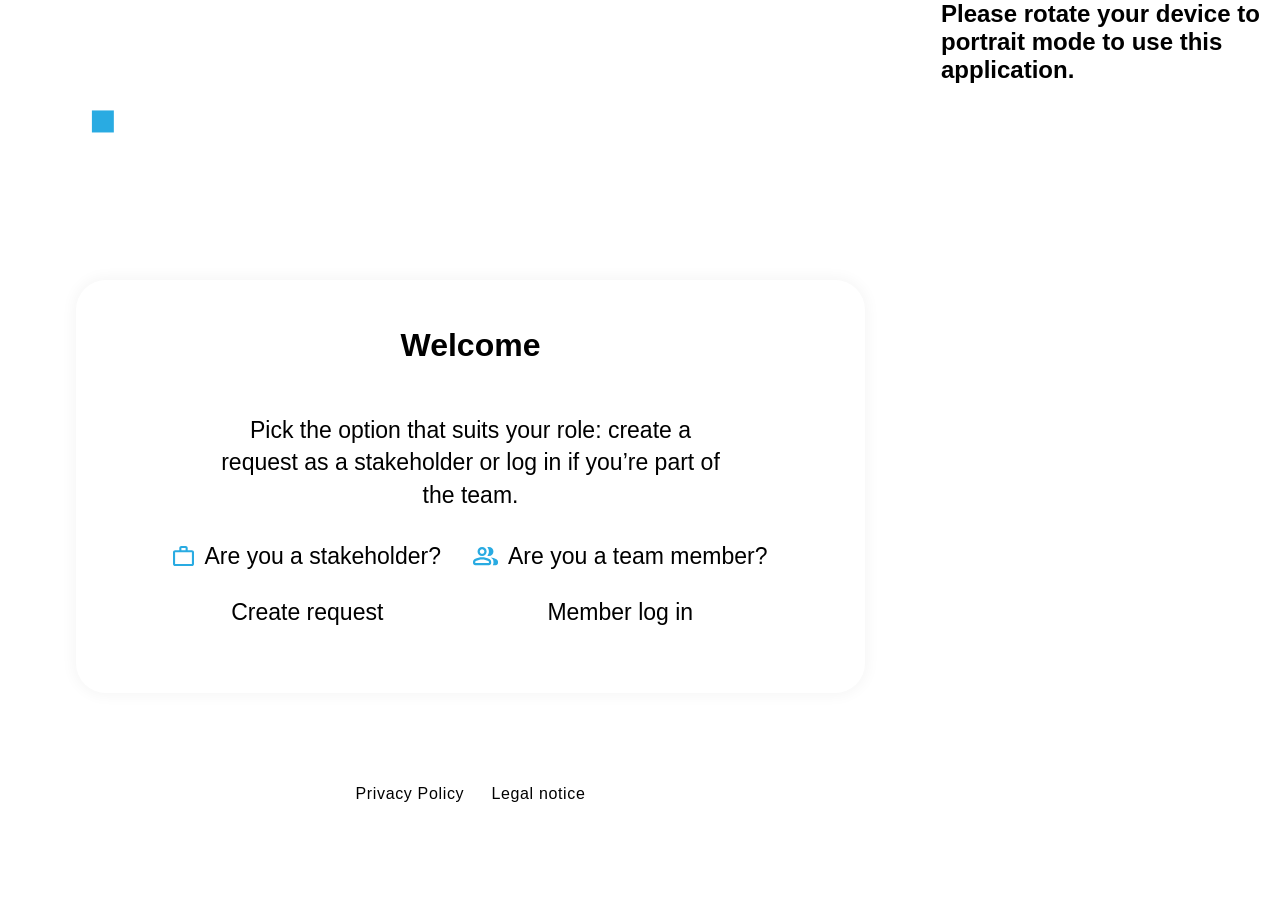
==== index.html @ 46557b75 "Update landing flow with responsive welcome and stakeholder request pages" ====
<!DOCTYPE html>
<html lang="en">

<head>
  <meta charset="UTF-8" />
  <meta name="viewport" content="width=device-width, initial-scale=1.0" />
  <meta name="description"
    content="Coordinate your team's work with our Kanban app “join-474” and keep track of your project at all times." />
  <title>Login</title>

  <link id="favicon" rel="icon" href="./assets/icons/logo/joinLogo.svg" />
  <link rel="stylesheet" href="./style.css" />
  <link rel="stylesheet" href="./styles/colors.css" />
  <link rel="stylesheet" href="./styles/index.css" />
  <link rel="stylesheet" href="./styles/index-mobile.css" />
  <link rel="stylesheet" href="./styles/welcome.css" />
  <link rel="stylesheet" href="./styles/welcome-mobile.css" />

  <script src="./js/data/database-traffic.js"></script>
  <script src="./js/pages/index.js"></script>
  <script src="./js/pages/commons-index-signup.js"></script>
  <script src="./js/events/login-signup-demo.js"></script>
  <script src="./js/pages/stakeholder-entry.js" defer></script>
  <script src="./js/events/landscape-blocker.js" defer></script>
</head>

<body onload="removeOverlay()">
  <a href="#main-content" class="visually-hidden-focusable">Skip to main content</a>

  <div class="frame-max-width scrollable">
    <div id="index-overlay" class="idx-overlay" aria-hidden="true"></div>

    <div class="content-wrapper-idx">
      <svg class="floating-logo" viewBox="0 0 101 122" fill="none" xmlns="http://www.w3.org/2000/svg"
        aria-hidden="true">
        <path class="dark-fill" d="M71.6721 0H49.5143V25.4923H71.6721V0Z" />
        <path class="dark-fill"
          d="M49.5142 46.2251H71.6721V82.1779C71.7733 90.8292 69.3112 99.3153 64.5986 106.557C59.9455 113.594 50.963 121.966 34.3446 121.966C16.2434 121.966 5.69286 113.406 0 108.715L13.9765 91.4743C19.533 96.0112 24.885 99.7435 34.4299 99.7435C41.6567 99.7435 44.5372 96.7988 46.2247 94.2307C48.5186 90.6637 49.7052 86.4923 49.6335 82.2464L49.5142 46.2251Z" />
        <path d="M38.2137 30.1318H16.0559V52.3884H38.2137V30.1318Z" fill="#29ABE2" />
        <path class="dark-fill"
          d="M83.2793 111.522C83.2793 116.265 80.8761 118.815 77.5183 118.815C74.1605 118.815 71.9618 115.785 71.9618 111.762C71.9618 107.739 74.2287 104.554 77.7058 104.554C81.1829 104.554 83.2793 107.687 83.2793 111.522ZM74.5355 111.711C74.5355 114.57 75.6775 116.675 77.6376 116.675C79.5977 116.675 80.7056 114.45 80.7056 111.539C80.7056 108.988 79.6829 106.592 77.6376 106.592C75.5923 106.592 74.5355 108.903 74.5355 111.711Z" />
        <path class="dark-fill" d="M87.6768 104.76V118.593H85.2224V104.76H87.6768Z" />
        <path class="dark-fill"
          d="M90.3358 118.593V104.76H93.0629L95.9946 110.461C96.7493 111.952 97.4207 113.483 98.0058 115.049C97.8524 113.337 97.7843 111.368 97.7843 109.177V104.76H100.034V118.593H97.4945L94.5288 112.772C93.7436 111.243 93.0437 109.671 92.4323 108.064C92.4323 109.776 92.5516 111.711 92.5516 114.09V118.576L90.3358 118.593Z" />
      </svg>

      <main id="main-content">
        <section id="stakeholder-entry-view" class="welcome-dialogue-frame welcome-card" aria-labelledby="welcome-title"
          aria-describedby="welcome-description">
          <div class="welcome-title-wrap">
            <h1 id="welcome-title" class="welcome-title">Welcome</h1>
            <svg class="welcome-title-line" height="3" viewBox="0 0 154 3" fill="none"
              xmlns="http://www.w3.org/2000/svg" aria-hidden="true">
              <path d="M152 1.5L2 1.5" stroke="var(--lightBlue)" stroke-width="3" stroke-linecap="round" />
            </svg>
          </div>

          <div class="welcome-content">
            <p id="welcome-description" class="welcome-text">
              Pick the option that suits your role: create a request as a stakeholder or log in if you’re part of the
              team.
            </p>

            <div class="welcome-actions">
              <div class="welcome-btn-section">
                <span class="welcome-question-stakeholder">
                  <svg width="21" height="20" viewBox="0 0 21 20" fill="none" xmlns="http://www.w3.org/2000/svg"
                    aria-hidden="true">
                    <path
                      d="M2.1 20C1.5225 20 1.02813 19.7939 0.616875 19.3816C0.205625 18.9693 0 18.4737 0 17.8947V6.31579C0 5.73684 0.205625 5.24123 0.616875 4.82895C1.02813 4.41667 1.5225 4.21053 2.1 4.21053H6.3V2.10526C6.3 1.52632 6.50562 1.0307 6.91687 0.618421C7.32812 0.20614 7.8225 0 8.4 0H12.6C13.1775 0 13.6719 0.20614 14.0831 0.618421C14.4944 1.0307 14.7 1.52632 14.7 2.10526V4.21053H18.9C19.4775 4.21053 19.9719 4.41667 20.3831 4.82895C20.7944 5.24123 21 5.73684 21 6.31579V17.8947C21 18.4737 20.7944 18.9693 20.3831 19.3816C19.9719 19.7939 19.4775 20 18.9 20H2.1ZM2.1 17.8947H18.9V6.31579H2.1V17.8947ZM8.4 4.21053H12.6V2.10526H8.4V4.21053Z"
                      fill="#29ABE2" />
                  </svg>
                  <p>Are you a stakeholder?</p>
                </span>

                <button type="button" class="btn welcome-button-secondary" data-action="create-request"
                  aria-describedby="create-request-hint">
                  Create request
                </button>
              </div>

              <div class="welcome-btn-section">
                <span class="welcome-question-member">
                  <svg width="25" height="19" viewBox="0 0 25 19" fill="none" xmlns="http://www.w3.org/2000/svg"
                    aria-hidden="true">
                    <path
                      d="M0 15C0 14.3561 0.16572 13.7642 0.497159 13.2244C0.828598 12.6847 1.26894 12.2727 1.81818 11.9886C2.99242 11.4015 4.18561 10.9612 5.39773 10.6676C6.60985 10.3741 7.84091 10.2273 9.09091 10.2273C10.3409 10.2273 11.572 10.3741 12.7841 10.6676C13.9962 10.9612 15.1894 11.4015 16.3636 11.9886C16.9129 12.2727 17.3532 12.6847 17.6847 13.2244C18.0161 13.7642 18.1818 14.3561 18.1818 15V15.9091C18.1818 16.5341 17.9593 17.0691 17.5142 17.5142C17.0691 17.9593 16.5341 18.1818 15.9091 18.1818H2.27273C1.64773 18.1818 1.11269 17.9593 0.667614 17.5142C0.222538 17.0691 0 16.5341 0 15.9091V15ZM22.7273 18.1818H19.8295C20.0379 17.8409 20.1941 17.4763 20.2983 17.0881C20.4025 16.6998 20.4545 16.3068 20.4545 15.9091V14.7727C20.4545 13.9394 20.2225 13.1392 19.7585 12.3722C19.2945 11.6051 18.6364 10.947 17.7841 10.3977C18.75 10.5114 19.6591 10.7055 20.5114 10.9801C21.3636 11.2547 22.1591 11.5909 22.8977 11.9886C23.5795 12.3674 24.1004 12.7888 24.4602 13.2528C24.8201 13.7169 25 14.2235 25 14.7727V15.9091C25 16.5341 24.7775 17.0691 24.3324 17.5142C23.8873 17.9593 23.3523 18.1818 22.7273 18.1818ZM9.09091 9.09091C7.84091 9.09091 6.77083 8.64583 5.88068 7.75568C4.99053 6.86553 4.54545 5.79545 4.54545 4.54545C4.54545 3.29545 4.99053 2.22538 5.88068 1.33523C6.77083 0.445076 7.84091 0 9.09091 0C10.3409 0 11.411 0.445076 12.3011 1.33523C13.1913 2.22538 13.6364 3.29545 13.6364 4.54545C13.6364 5.79545 13.1913 6.86553 12.3011 7.75568C11.411 8.64583 10.3409 9.09091 9.09091 9.09091ZM20.4545 4.54545C20.4545 5.79545 20.0095 6.86553 19.1193 7.75568C18.2292 8.64583 17.1591 9.09091 15.9091 9.09091C15.7008 9.09091 15.4356 9.06723 15.1136 9.01989C14.7917 8.97254 14.5265 8.92045 14.3182 8.86364C14.8295 8.25758 15.2225 7.58523 15.4972 6.84659C15.7718 6.10795 15.9091 5.34091 15.9091 4.54545C15.9091 3.75 15.7718 2.98295 15.4972 2.24432C15.2225 1.50568 14.8295 0.833333 14.3182 0.227273C14.5833 0.132576 14.8485 0.0710227 15.1136 0.0426136C15.3788 0.0142045 15.6439 0 15.9091 0C17.1591 0 18.2292 0.445076 19.1193 1.33523C20.0095 2.22538 20.4545 3.29545 20.4545 4.54545ZM2.27273 15.9091H15.9091V15C15.9091 14.7917 15.857 14.6023 15.7528 14.4318C15.6487 14.2614 15.5114 14.1288 15.3409 14.0341C14.3182 13.5227 13.286 13.1392 12.2443 12.8835C11.2027 12.6278 10.1515 12.5 9.09091 12.5C8.0303 12.5 6.97917 12.6278 5.9375 12.8835C4.89583 13.1392 3.86364 13.5227 2.84091 14.0341C2.67045 14.1288 2.53314 14.2614 2.42898 14.4318C2.32481 14.6023 2.27273 14.7917 2.27273 15V15.9091ZM9.09091 6.81818C9.71591 6.81818 10.2509 6.59564 10.696 6.15057C11.1411 5.70549 11.3636 5.17045 11.3636 4.54545C11.3636 3.92045 11.1411 3.38542 10.696 2.94034C10.2509 2.49527 9.71591 2.27273 9.09091 2.27273C8.46591 2.27273 7.93087 2.49527 7.4858 2.94034C7.04072 3.38542 6.81818 3.92045 6.81818 4.54545C6.81818 5.17045 7.04072 5.70549 7.4858 6.15057C7.93087 6.59564 8.46591 6.81818 9.09091 6.81818Z"
                      fill="#29ABE2" />
                  </svg>
                  <p>Are you a team member?</p>
                </span>

                <button type="button" class="btn welcome-button-primary" data-action="member-login"
                  aria-describedby="member-login-hint">
                  Member log in
                </button>
              </div>
            </div>

            <p id="member-login-hint" class="visually-hidden">
              Opens the regular login form for Join members.
            </p>

            <p id="create-request-hint" class="visually-hidden">
              Opens the external request page for stakeholders.
            </p>
          </div>
        </section>

        <section id="login-view" class="login-view d-none" aria-labelledby="login-title">
          <section class="index-title" aria-label="Sign up information">
            <div id="login-desktop" class="sign-up">
              <p>Not a Join user?</p>
              <button class="sign-up" type="button" onclick="location.href='./html/sign-up.html'">
                Sign up
              </button>
            </div>
          </section>

          <section class="dialogue-frame">
            <div class="title">
              <h1 id="login-title">Log in</h1>
              <svg height="3" viewBox="0 0 154 3" fill="none" xmlns="http://www.w3.org/2000/svg" aria-hidden="true">
                <path d="M152 1.5L2 1.5" stroke="var(--lightBlue)" stroke-width="3" stroke-linecap="round" />
              </svg>
            </div>

            <div class="login-inputs">
              <div class="input-frame overlay-anchor required">
                <label for="login-email" class="visually-hidden">Email</label>
                <input id="login-email" type="email" placeholder="Email" onclick="clearRedAlerts()"
                  autocomplete="off" />

                <span class="icon-container eye" aria-hidden="true">
                  <svg width="20" height="17" viewBox="0 0 20 17" fill="none" xmlns="http://www.w3.org/2000/svg">
                    <path
                      d="M2 16.5C1.45 16.5 0.979167 16.3042 0.5875 15.9125C0.195833 15.5208 0 15.05 0 14.5V2.5C0 1.95 0.195833 1.47917 0.5875 1.0875C0.979167 0.695833 1.45 0.5 2 0.5H18C18.55 0.5 19.0208 0.695833 19.4125 1.0875C19.8042 1.47917 20 1.95 20 2.5V14.5C20 15.05 19.8042 15.5208 19.4125 15.9125C19.0208 16.3042 18.55 16.5 18 16.5H2ZM18 4.5L10.525 9.175C10.4417 9.225 10.3542 9.2625 10.2625 9.2875C10.1708 9.3125 10.0833 9.325 10 9.325C9.91667 9.325 9.82917 9.3125 9.7375 9.2875C9.64583 9.2625 9.55833 9.225 9.475 9.175L2 4.5V14.5H18V4.5ZM10 7.5L18 2.5H2L10 7.5ZM2 4.75V3.275V3.3V3.2875V4.75Z"
                      fill="var(--sidebarNoticeGrey)" />
                  </svg>
                </span>

                <div id="alert-login" class="red-alert d-none" role="alert" aria-live="polite">
                  Please enter your email
                </div>
              </div>

              <div class="input-frame overlay-anchor password-frame">
                <label for="login-password" class="visually-hidden">Password</label>
                <input id="login-password" class="password-input" oninput="checkInput(this)" onclick="clearRedAlerts()"
                  type="password" placeholder="Password" />

                <span class="icon-container eye" aria-hidden="true">
                  <svg class="locker-icon" width="16" height="22" viewBox="0 0 16 22" fill="none"
                    xmlns="http://www.w3.org/2000/svg">
                    <path
                      d="M2 21.5C1.45 21.5 0.979167 21.3042 0.5875 20.9125C0.195833 20.5208 0 20.05 0 19.5V9.5C0 8.95 0.195833 8.47917 0.5875 8.0875C0.979167 7.69583 1.45 7.5 2 7.5H3V5.5C3 4.11667 3.4875 2.9375 4.4625 1.9625C5.4375 0.9875 6.61667 0.5 8 0.5C9.38333 0.5 10.5625 0.9875 11.5375 1.9625C12.5125 2.9375 13 4.11667 13 5.5V7.5H14C14.55 7.5 15.0208 7.69583 15.4125 8.0875C15.8042 8.47917 16 8.95 16 9.5V19.5C16 20.05 15.8042 20.5208 15.4125 20.9125C15.0208 21.3042 14.55 21.5 14 21.5H2ZM2 19.5H14V9.5H2V19.5ZM8 16.5C8.55 16.5 9.02083 16.3042 9.4125 15.9125C9.80417 15.5208 10 15.05 10 14.5C10 13.95 9.80417 13.4792 9.4125 13.0875C9.02083 12.6958 8.55 12.5 8 12.5C7.45 12.5 6.97917 12.6958 6.5875 13.0875C6.19583 13.4792 6 13.95 6 14.5C6 15.05 6.19583 15.5208 6.5875 15.9125C6.97917 16.3042 7.45 16.5 8 16.5ZM5 7.5H11V5.5C11 4.66667 10.7083 3.95833 10.125 3.375C9.54167 2.79167 8.83333 2.5 8 2.5C7.16667 2.5 6.45833 2.79167 5.875 3.375C5.29167 3.95833 5 4.66667 5 5.5V7.5Z"
                      fill="var(--sidebarNoticeGrey)" />
                  </svg>
                </span>

                <div id="alert" class="red-alert d-none" role="alert" aria-live="polite">
                  Check your email and password. Please try again.
                </div>
              </div>
            </div>

            <div class="login-btns">
              <button class="btn" type="button" onclick="handleLogin()">Log in</button>
              <button class="btn" type="button" onclick="directLogin()">
                Guest Log in
              </button>
            </div>
          </section>

          <div id="login-mobile" class="sign-up">
            <p>Not a Join user?</p>
            <button class="sign-up" type="button" onclick="location.href='./html/sign-up.html'">
              Sign up
            </button>
          </div>
        </section>
      </main>

      <footer class="legal-part welcome-legal-part">
        <a href="./html/privacy-policy.html">Privacy Policy</a>
        <a href="./html/legal-notice.html">Legal notice</a>
      </footer>
    </div>

    <div id="landscape-overlay">
      <div class="landscape-overlay-logo"></div>
      <div class="landscape-overlay-message">
        <h2>Please rotate your device to portrait mode to use this application.</h2>
      </div>
    </div>
  </div>
</body>

</html>
---- styles/index.css ----
* {
  margin: 0;
  padding: 0;
  box-sizing: border-box;
}

body {
  font-family: "Inter", sans-serif;
  background-color: var(--lightGrey);
  display: flex;
  justify-content: center;
  align-items: center;
  min-height: 100vh;
}

.frame-max-width {
  width: 100%;
  display: flex;
  justify-content: center;
  position: relative;
}

.content-wrapper-idx,
.content-wrapper-sgn {
  min-height: 100vh;
  height: 100%;
  padding: 80px 76px 50px;
  display: flex;
  flex-direction: column;
  align-items: center;
  position: relative;
}

.content-wrapper-idx {
  width: min(1668px, calc(100vw - 12px));
}

.content-wrapper-sgn {
  width: min(1400px, calc(100vw - 12px));
}

.invisible {
  visibility: hidden;
}

.idx-overlay {
  z-index: 5;
  position: absolute;
  inset: 0;
  width: 100%;
  min-height: 100vh;
  background-color: rgba(255, 255, 255, 1);
  animation: showBackground 1.5s ease-in-out forwards;
}

.floating-logo {
  position: absolute;
  height: 122px;
  width: 100px;
  top: 50%;
  left: 50%;
  margin: auto;

  &.animate {
    animation: moveToCorner 1.5s ease forwards;
  }
}

.dark-fill {
  fill: var(--dark);
}

@keyframes moveToCorner {
  0% {
    top: 50%;
    left: 50%;
    transform: translate(-50%, -50%) scale(3);
    z-index: 10;
  }
  100% {
    top: 80px;
    left: 76px;
    transform: translate(0, 0) scale(1);
    z-index: 1;
  }
}

@keyframes showBackground {
  0% {
    background-color: rgba(255, 255, 255, 1);
    z-index: 5;
  }
  100% {
    z-index: 1;
    background-color: rgba(255, 255, 255, 0);
  }
}

main {
  width: 100%;
  display: flex;
  flex-direction: column;
  align-items: center;
}

.index-title {
  width: 100%;
  height: 49px;
  display: flex;
  justify-content: flex-end;
  margin-bottom: 156px;
  >div {
    display: flex;
    align-items: center;
    gap: 32px;
  }
}

#login-mobile {
  display: none;
}

.login-view {
  width: 100%;
  display: flex;
  flex-direction: column;
  align-items: center;
}

.signup-title {
  width: 100%;
  height: 122px;
  display: flex;
  justify-content: flex-start;
}

.sign-up {
  >p {
    font-size: 20px;
    letter-spacing: 0.7px;
  }

  >button {
    border: none;
    background-color: var(--dark);
    color: var(--white);
    font-weight: 700;
    font-size: 16px;
    padding: 15px 16px;
    border-radius: 8px;
    cursor: pointer;
    transition: all 80ms ease-in-out;
  }
}

.dialogue-frame {
  position: relative;
  width: 652px;
  min-height: 449px;
  background-color: var(--white);
  display: flex;
  flex-direction: column;
  align-items: center;
  border-radius: 30px;
  padding: 48px 115px;
  box-shadow: 0 0 14px 3px rgba(0, 0, 0, 0.04);
  &.signup-height {
    width: 598px;
    min-height: 630px;
    padding: 48px 88px;
  }

  .blue-arrow {
    position: absolute;
    top: 68px;
    left: 52px;
  }

  .title {
    display: flex;
    flex-direction: column;
    align-items: center;
    >h1 {
      font-size: 61px;
      font-weight: 700;
      margin-bottom: 16px;
      text-align: center;
    }
    >svg {
      width: 154px;
    }
  }
}

.login-inputs {
  display: flex;
  flex-direction: column;
  margin-top: 32px;
}

.input-frame {
  width: 422px;
  height: 48px;
  border-radius: 10px;
  border: 1px solid var(--borderGrey);
  padding: 0 21px;
  display: flex;
  align-items: center;
  margin-bottom: 32px;
  &.reduced-margin {
    margin-bottom: 24px;
  }
  &:hover,
  &:has(input:focus) {
    border: 1px solid var(--lightBlue);
  }

  >input {
    color: var(--black);
    font-size: 20px;
    display: flex;
    flex: 1;
    border: none;
    cursor: pointer;
    background-color: transparent;
    &::placeholder {
      color: var(--borderGrey);
      opacity: 1;
    }
    &:focus {
      outline: none;
      background-color: var(--white);
    }
  }
}

.login-btns {
  display: flex;
  justify-content: center;
  column-gap: 32px;
  margin-top: 24px;
  >.btn:first-of-type,
  >.signup-now {
    border: none;
    background-color: var(--dark);
    color: var(--white);
    font-weight: 700;
    font-size: 21px;
    padding: 11px 24px;
    border-radius: 8px;
    cursor: pointer;
    transition: all 80ms ease-in-out;
  }
  >.signup-now {
    padding: 15px 24px;
  }
  >.btn:last-of-type {
    border: 1px solid var(--dark);
    background-color: var(--white);
    color: var(--dark);
    font-weight: 700;
    font-size: 21px;
    padding: 11px 24px;
    border-radius: 8px;
    cursor: pointer;
    transition: all 80ms ease-in-out;
  }
}

.sign-up button:hover,
.login-btns>.btn:first-of-type:hover,
.login-btns>.signup-now:hover {
  background-color: var(--lightBlue);
  box-shadow: 0 4px 4px rgba(0, 0, 0, 0.25);
}

.login-btns>.btn:last-of-type:hover {
  border: 1px solid var(--lightBlue);
  color: var(--lightBlue);
  box-shadow: 0 0 0 1px rgba(41, 171, 226),
    0 4px 4px rgba(0, 0, 0, 0.25);
}

.acceptPP {
  display: flex;
  justify-content: center;
  align-items: center;
  color: var(--sidebarNoticeGrey);
  margin-top: 10px;
  margin-bottom: 36px;
  column-gap: 12px;
  letter-spacing: 0.5px;
  >div>p>a {
    color: var(--lightBlue);
    text-decoration: none;
    &:hover {
      border-bottom: 1px solid var(--lightBlue);
      font-weight: 500;
    }
  }
}

.checkbox-pp {
  cursor: pointer;
}

.legal-part {
  display: flex;
  justify-content: space-between;
  align-items: center;
  width: 230px;
  margin-top: 84px !important;
  >a {
    padding: 8px 0;
    text-decoration: none;
    color: var(--sidebarNoticeGrey);
    letter-spacing: 0.65px;
    &:hover {
      color: var(--lightBlue);
      font-weight: 700;
      letter-spacing: 0.5px;
    }
  }
}

.overlay-anchor {
  position: relative;
}

.red-alert {
  position: absolute;
  top: 52px;
  left: 0px;
  color: var(--redBorder);
  letter-spacing: 0.25px;
  font-size: 17px;
  &.small-gap {
    top: 48px;
  }
  &.read-pp {
    top: 26px;
    left: -12px;
    width: 300px;
  }
}

.password-frame.active,
.required.active {
  border: 1px solid var(--redBorder);
  &.green-border {
    border: 1px solid var(--forestGreen);
  }
}

.green {
  color: var(--forestGreen);
}

.eye {
  display: flex;
  justify-content: flex-end;
  align-items: center;
  padding-right: 3px;
}

.visually-hidden {
  position: absolute;
  width: 1px;
  height: 1px;
  margin: -1px;
  padding: 0;
  overflow: hidden;
  border: 0;
  clip: rect(0 0 0 0);
  clip-path: inset(50%);
  white-space: nowrap;
}

.visually-hidden-focusable {
  position: absolute;
  top: 16px;
  left: 16px;
  transform: translateY(-200%);
  background-color: var(--dark);
  color: var(--white);
  padding: 10px 14px;
  border-radius: 8px;
  text-decoration: none;
  z-index: 20;
  transition: transform 120ms ease-in-out;
}

.visually-hidden-focusable:focus {
  transform: translateY(0);
}

.d-none {
  display: none !important;
}
---- styles/index-mobile.css ----
/* mobile-css for index.html and signup.css */

@media (max-width: 1480px) {
  .legal-part {
    margin-top: 96px;
  }
}

@media (max-width: 1024px) {
  .signup-title > a {
    height: 122px;

    > img {
      height: calc(98px + (100vw - 768px) * 0.09375);
    }
  }
}

@media (max-width: 816px) {
  .dialogue-frame {
    width: calc(605px + (100vw - 768px) * 0.97917);
  }
}

@media (max-width: 768px) {
  body {
    align-items: flex-start;
  }

  .floating-logo {
    height: 78px;
    width: 64px;
  }

  @keyframes moveToCorner {
    0% {
      top: 50%;
      left: 50%;
      transform: translate(-50%, -50%) scale(3);
      z-index: 10;
    }
    100% {
      top: 28px;
      left: calc(0px + (100vw - 480px) * 0.11806);
      transform: translate(0, 0) scale(1);
      z-index: 1;
    }
  }

  .dark-fill {
    animation: changeColor 1.5s ease forwards;
  }

  @keyframes changeColor {
    0% {
      fill: var(--white);
    }
    100% {
      fill: var(--dark);
    }
  }

  @keyframes showBackground {
    0% {
      background-color: var(--dark);
      z-index: 5;
    }
    20% {
      background-color: var(--dark);
    }
    100% {
      background-color: rgba(255, 255, 255, 0);
      z-index: 1;
    }
  }

  #login-desktop {
    display: none;
  }

  #login-mobile {
    display: flex;
  }

  .content-wrapper-idx,
  .content-wrapper-sgn {
    row-gap: 0;
    padding: 34px 0;
    width: 100vw;
    height: 100vh;
  }

  .index-title {
    display: none;
  }

  .signup-title
  {
    height: 80px;
    margin-top: 16px;
    margin-bottom: 38px;

    > a > img {
      height: 80px;
      margin-left: calc(14px + (100vw - 480px) * 0.21528);
    }
  }

  .dialogue-frame {
    margin-top: calc(144px + (100vw - 480px) * 0.20833);
    margin-bottom: calc(55px + (100vw - 480px) * 0.05903);
    width: calc(444px + (100vw - 480px) * 0.54167);
    height: calc(476px + (100vw - 480px) * 0.055);
    padding: 32px 0;

    &.signup-height {
      margin-top: 14px;
      margin-bottom: calc(55px + (100vw - 480px) * 0.19097);

      width: calc(430px + (100vw - 460px) * 0.5833);
      height: clamp(587px, calc(587px + (100vw - 480px) * 0.04514), 600px);
      padding: 32px 0;
    }

    .blue-arrow {
      top: 46px;
      left: 52px;
    }

    .title {
      > h1 {
        font-size: clamp(48px, calc(48px + (100vw - 488px) * 0.04643), 61px);
        margin-bottom: 14px;
      }

      > svg {
        width: calc(52vw - 154px);
      }
    }
  }

  .s-up-margins {
    margin: 22px 0 32px;
    padding: 0 16px;
  }

  .acceptPP {
    margin-bottom: 32px;
  }
  
  .login-btns {
    flex-direction: column;
    row-gap: 21px;
    align-items: center;
 
    > .btn:first-of-type,
    > .btn:nth-of-type(2),
    > .signup-now {
      width: 182px;
      font-weight: 600;
      font-size: 16px;
      padding: 16px 24px;
    } 
  
    .btn {
      width: 182px;
      font-weight: 500;
      font-size: 16px;
      padding: 16px 24px;
    }
  }

  .sign-up {
    max-width: 768px;
    display: flex;
    justify-content: center;
    align-items: center;
    column-gap: 35px;

    > p {
      letter-spacing: 0.6px;
    }

    > button {
      padding: 15px 23px;
    }
  }

  .legal-part {
    margin-top: 42px!important;

    &.lp-sgn {
      margin-top: 0!important; 
    }
  }
}

@media (max-width: 600px) {
  @keyframes moveToCorner {
    0% {
      top: 50%;
      left: 50%;
      transform: translate(-50%, -50%) scale(3);
      z-index: 10;
    }
    100% {
      top: 28px;
      left: 14px;
      transform: translate(0, 0) scale(1);
      z-index: 1;
    }
  }

  .title > h1 {
    margin-bottom: 14px;
  }
}

@media (max-width: 500px) {
  .login-inputs {
    width: calc(403px + (100vw - 480px) * 1.05);

    > .input-frame {
      width: 100%;
    }
  }

  .s-up-margins {
    width: calc(0.4vw + 446.08px);

    > .input-frame {
    width: 100%;
    }
  }
}

@media (max-width: 480px) {
  .signup-title > a > img {
    margin-left: 14px;
  }

  .dialogue-frame,
  .dialogue-frame.s-up-margins {
    padding: 32px 16px;
    height: 476px;
    width: 95%;
    margin-top: 144px;
    margin-bottom: 55px;
    
    &.signup-height {
      width: 95%;
      padding: 32px 0;
      margin-bottom: 55px;
    }

    .blue-arrow {
      left: calc(20px + (100vw - 320px) * 0.2);
    }
  
    .title > svg {
      width: 92px;
    }
  
    .s-up-margins {
      width: calc(289px + (100vw - 320px) * 0.94375);
      margin-top: 22px;
    }
  }

  .login-inputs {
    width: 100%;
    margin-top: 32px;
  }

  .input-frame {
    width: 100%;

    > input {
    width: 60%;
    }
  }
}
---- styles/welcome.css ----
/* welcome layout */
.welcome-dialogue-frame {
    position: relative;
    width: 789px;
    min-height: 403px;
    background-color: var(--white);
    display: flex;
    flex-direction: column;
    align-items: center;
    border-radius: 30px;
    box-shadow: 0 0 14px 3px rgba(0, 0, 0, 0.04);
    margin-top: 200px;
    padding: 48px 56px 56px;
}

.welcome-card {
    justify-content: center;
    gap: 0;
}

.welcome-title-wrap {
    display: flex;
    flex-direction: column;
    align-items: center;
    margin-bottom: 32px;
}

.welcome-title {
    font-size: 32px;
    font-weight: 700;
    line-height: 1.1;
    color: var(--dark);
    text-align: center;
    margin-bottom: 16px;
}

.welcome-title-line {
    width: 154px;
    height: auto;
    display: block;
}

.welcome-content {
    width: 100%;
    display: flex;
    flex-direction: column;
    align-items: center;
}

.welcome-text {
    color: var(--sidebarNoticeGrey);
    font-size: 23px;
    line-height: 1.4;
    text-align: center;
    margin-bottom: 32px;
    max-width: 500px;
    font-weight: 400;
}

.welcome-actions {
    width: 100%;
    display: flex;
    justify-content: center;
    gap: 32px;
    flex-wrap: wrap;
}

.welcome-btn-section {
    display: flex;
    align-items: center;
    justify-content: center;
    flex-direction: column;
    min-width: 260px;
}

.welcome-question-stakeholder,
.welcome-question-member {
    display: flex;
    align-items: center;
    gap: 10px;
    padding-bottom: 18px;
}

.welcome-question-stakeholder p,
.welcome-question-member p {
    font-size: 23px;
    color: var(--dark);
    margin: 0;
    font-weight: 400;
}

.welcome-button-primary,
.welcome-button-secondary {
    font-weight: 400;
    font-size: 23px;
    padding: 11px 24px;
    border-radius: 8px;
    cursor: pointer;
    transition: all 80ms ease-in-out;
}

.welcome-button-primary {
    border: none;
    background-color: var(--dark);
    color: var(--white);
}

.welcome-button-secondary {
    border: 1px solid var(--dark);
    background-color: var(--white);
    color: var(--dark);
}

.welcome-button-primary:hover {
    background-color: var(--lightBlue);
    box-shadow: 0 4px 4px rgba(0, 0, 0, 0.25);
}

.welcome-button-secondary:hover {
    border: 1px solid var(--lightBlue);
    color: var(--lightBlue);
    box-shadow: 0 0 0 1px rgba(41, 171, 226), 0 4px 4px rgba(0, 0, 0, 0.25);
}

.welcome-legal-part {
    margin-top: 84px !important;
}
---- styles/welcome-mobile.css ----
@media (max-width: 850px) {
    .welcome-actions {
        flex-direction: column;
        gap: 60px;
    }

    .content-wrapper-idx,
    .content-wrapper-sgn {
        padding: 8px 8px;
    }

    .floating-logo {
        top: 50%;
        left: 50%;
    }

    .welcome-dialogue-frame {
        width: auto;
        min-height: auto;
        margin-top: 250px;
        padding: 60px 16px;
    }

    .welcome-button-primary,
    .welcome-button-secondary {
        padding: 11px 24px;
        font-size: 20px;
    }

    .welcome-text {
        font-size: 20px;
    }

    .welcome-question-stakeholder p,
    .welcome-question-member p {
        font-size: 20px;
    }

}

@media (max-width: 768px) {

    .welcome-dialogue-frame {
        margin-top: 120px;
    }

    .welcome-text {
        font-size: 18px;
    }

    .welcome-question-stakeholder p,
    .welcome-question-member p {
        font-size: 18px;
    }

    .welcome-button-primary,
    .welcome-button-secondary {
        font-size: 18px;
    }

    .welcome-legal-part {
        margin-top: 32px !important;
    }
}
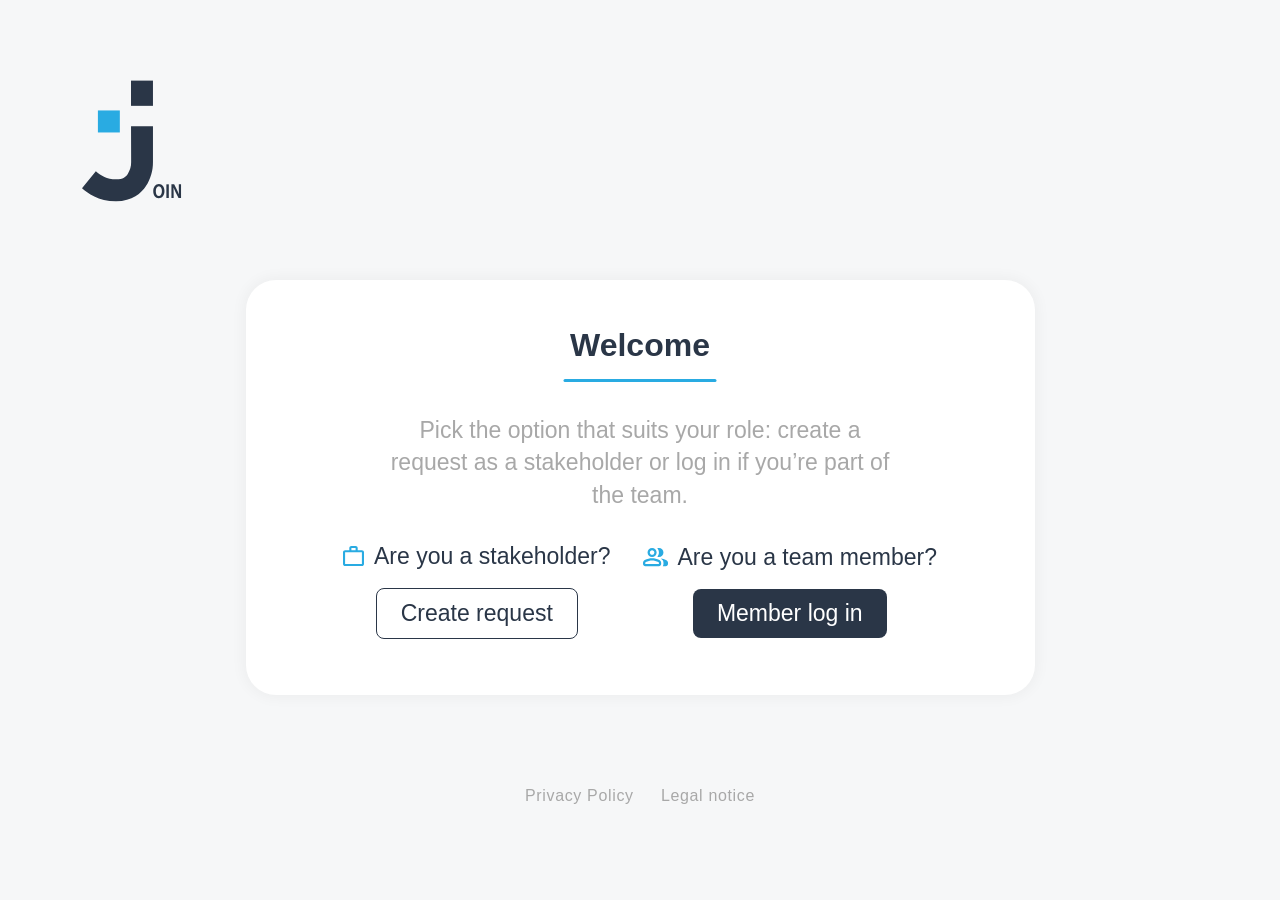
==== commit 3502f577: "Centralize Firebase and issue collector config" ====
--- a/index.html
+++ b/index.html
@@ -16,6 +16,7 @@
   <link rel="stylesheet" href="./styles/welcome.css" />
   <link rel="stylesheet" href="./styles/welcome-mobile.css" />
 
+  <script src="./js/data/firebase-config.js"></script>
   <script src="./js/data/database-traffic.js"></script>
   <script src="./js/pages/index.js"></script>
   <script src="./js/pages/commons-index-signup.js"></script>
--- a/style.css
+++ b/style.css
@@ -0,0 +1,177 @@
+/* BASCIC PAGE LAYOUT */
+.app-container {
+  height: 100vh;
+  font-family: 'Inter', sans-serif;
+}
+
+.sidebar-container {
+  position: fixed;
+  top: 0;
+  left: 0;
+  width: 232px;
+  height: 100%;
+  background-color: var(--dark);
+}
+
+.main-content {
+  margin-left: 232px;
+  width: calc(100% - 232px);
+  display: flex;
+  flex-direction: column;
+
+  header {
+    position: sticky;
+    top: 0;
+    height: 96px;
+    display: flex;
+    justify-content: space-between;
+    align-items: center;
+    flex-shrink: 0;
+    background-color: var(--white);
+    box-shadow: 0 2px 4px rgba(0, 0, 0, 0.1);
+  }
+
+  .container {
+    display: flex;
+    flex-direction: column;
+    font-family: "Inter", sans-serif;
+    padding-top: 80px;
+    padding-left: 96px;
+    overflow-y: auto;
+    background-color: var(--lightGrey);
+  }
+}
+
+#landscape-overlay {
+  display: none;
+}
+
+@media (max-width: 1024px) {
+  .app-container {
+    display: flex;
+    flex-direction: column-reverse;
+    height: auto;
+  }
+
+  .contacts-main {
+    padding-bottom: 64px;
+  }
+
+  .sidebar-container {
+    top: auto;
+    bottom: 0;
+    left: 0;
+    width: 100%;
+    height: 80px;
+    z-index: 960;
+  }
+
+  .main-content {
+    margin-left: 0;
+    margin-bottom: 80px;
+    width: 100%;
+    display: flex;
+    flex-direction: column;
+  }
+}
+
+/* landscape orientation on devices up to 768px (e.g. mobile) */
+@media screen and (max-width: 768px) and (orientation: landscape) {
+
+  #landscape-overlay {
+    position: fixed;
+    inset: 0;
+    z-index: 9999;
+    display: flex;
+    justify-content: center;
+    align-items: center;
+    flex-direction: column;
+    padding: 20px;
+    font-family: sans-serif;
+    text-align: center;
+    background: linear-gradient(135deg, var(--dark), var(--darkHover), var(--sidebarNoticeGrey));
+    opacity: 0;
+    pointer-events: none;
+    transition: opacity 0.3s ease;
+  }
+
+  #landscape-overlay.show {
+    opacity: 1;
+    pointer-events: all;
+  }
+
+  .landscape-overlay-logo {
+    position: absolute;
+    inset: 0;
+    background: url('./assets/icons/logo/joinLogo.svg') center/contain no-repeat;
+    opacity: 0.05;
+    filter: blur(2px);
+    pointer-events: none;
+  }
+
+  .landscape-overlay-message h2 {
+    font-size: 24px;
+    color: var(--white);
+    background: rgba(42, 54, 71, 0.85);
+    padding: 16px 24px;
+    border-radius: 12px;
+    box-shadow: 0 4px 12px rgba(0, 0, 0, 0.3);
+    z-index: 1;
+    max-width: 90vw;
+    line-height: 1.4;
+  }
+
+  #landscape-overlay .landscape-overlay-message h2 {
+    display: flex;
+  }
+}
+
+/* Chrome, Safari */
+.scrollable {
+  overflow-y: auto;
+  max-height: 100vh;
+}
+
+.scrollable::-webkit-scrollbar {
+  width: 12px;
+}
+
+.scrollable::-webkit-scrollbar-track {
+  background: #E7E7E7;
+}
+
+.scrollable::-webkit-scrollbar-thumb {
+  background: #29ABE2;
+  border-radius: 12px;
+}
+
+.scrollable::-webkit-scrollbar-thumb:hover {
+  background: #42526E;
+}
+
+/* Firefox */
+@-moz-document url-prefix() {
+  .scrollable {
+    scrollbar-color: #29ABE2 #E7E7E7;
+    scrollbar-width: auto;
+  }
+}
+
+@media (max-width: 2400px) {
+  .scrollable:not(.contacts-sidebar) {
+    scrollbar-width: none;
+  }
+
+  .scrollable:not(.contacts-sidebar)::-webkit-scrollbar {
+    display: none;
+  }
+
+  .subtasks-style {
+    scrollbar-width: auto;
+  }
+
+  .scrollable,
+  .subtasks-style {
+    overflow: auto;
+  }
+}
--- a/styles/colors.css
+++ b/styles/colors.css
@@ -0,0 +1,62 @@
+
+:root {
+--dark: #2A3647;
+--darkHover: #091931;
+--sidebarHover: #2e425d;
+--black: #000000;
+--lightBlue: #29ABE2;
+--white: #FFFFFF;
+--lightGrey: #F6F7F8;
+--grey: #E7E7E7;
+--sidebarGrey: #CDCDCD;
+--sidebarNoticeGrey: #A8A8A8;
+--darkBlue: #42526E;
+--summaryOrange: #FF3D00;
+--statusBarGrey: #F4F4F4;
+--statusBarBlue: #4589FF;
+--userStory: #0038FF;
+--technicalTask: #1FD7C1;
+--urgent: #FF3D00;
+--middle: #FFA800;
+--low: #7AE229;
+--borderGrey: #D1D1D1;
+--peachyPink: #FF8190;
+--redBorder: #FF001F;
+--fadepurple: #8933FC;
+--membername: #0B3681;
+--externYellow: #EBFC88;
+--memberBg: #92FFBC;
+
+--yellow: #FFBB2B;
+--orange: #FF7A00;
+--lila: #9327FF;
+--violet: #6E52FF;
+--red: #FF4646;
+--petrol: #00BEE8;
+--lightYellow: #ffe62b;
+--neonGreen: #c3ff2b;
+--goldYellow: #ffc701;
+--neonPink: #fc71ff;
+--peach: #ffa35e;
+--coralRed: #ff745e;
+--hotPink: #ff5eb3;
+--turquoise: #1FD7C1;
+--vividBlue: #0038FF;
+
+--blue: #007BFF;
+--lightGreen: #8BC34A;
+--purple: #9C27B0;
+--cyan: #00BCD4;
+--lime: #CDDC39;
+--teal: #009688;
+--indigo: #3F51B5;
+--gold: #FFD700;
+--brown: #795548;
+--deepOrange: #FF5722;
+--lightPurple: #CE93D8;
+--skyBlue: #87CEEB;
+--forestGreen: #228B22;
+--coral: #FF7F50;
+--lavender: #E6E6FA;
+
+}
--- a/styles/index.css
+++ b/styles/index.css
@@ -77,6 +77,7 @@
     transform: translate(-50%, -50%) scale(3);
     z-index: 10;
   }
+
   100% {
     top: 80px;
     left: 76px;
@@ -90,6 +91,7 @@
     background-color: rgba(255, 255, 255, 1);
     z-index: 5;
   }
+
   100% {
     z-index: 1;
     background-color: rgba(255, 255, 255, 0);
@@ -109,6 +111,7 @@
   display: flex;
   justify-content: flex-end;
   margin-bottom: 156px;
+
   >div {
     display: flex;
     align-items: center;
@@ -164,6 +167,7 @@
   border-radius: 30px;
   padding: 48px 115px;
   box-shadow: 0 0 14px 3px rgba(0, 0, 0, 0.04);
+
   &.signup-height {
     width: 598px;
     min-height: 630px;
@@ -180,12 +184,14 @@
     display: flex;
     flex-direction: column;
     align-items: center;
+
     >h1 {
       font-size: 61px;
       font-weight: 700;
       margin-bottom: 16px;
       text-align: center;
     }
+
     >svg {
       width: 154px;
     }
@@ -207,9 +213,11 @@
   display: flex;
   align-items: center;
   margin-bottom: 32px;
+
   &.reduced-margin {
     margin-bottom: 24px;
   }
+
   &:hover,
   &:has(input:focus) {
     border: 1px solid var(--lightBlue);
@@ -223,10 +231,12 @@
     border: none;
     cursor: pointer;
     background-color: transparent;
+
     &::placeholder {
       color: var(--borderGrey);
       opacity: 1;
     }
+
     &:focus {
       outline: none;
       background-color: var(--white);
@@ -239,6 +249,7 @@
   justify-content: center;
   column-gap: 32px;
   margin-top: 24px;
+
   >.btn:first-of-type,
   >.signup-now {
     border: none;
@@ -251,9 +262,11 @@
     cursor: pointer;
     transition: all 80ms ease-in-out;
   }
+
   >.signup-now {
     padding: 15px 24px;
   }
+
   >.btn:last-of-type {
     border: 1px solid var(--dark);
     background-color: var(--white);
@@ -290,9 +303,11 @@
   margin-bottom: 36px;
   column-gap: 12px;
   letter-spacing: 0.5px;
+
   >div>p>a {
     color: var(--lightBlue);
     text-decoration: none;
+
     &:hover {
       border-bottom: 1px solid var(--lightBlue);
       font-weight: 500;
@@ -309,18 +324,24 @@
   justify-content: space-between;
   align-items: center;
   width: 230px;
-  margin-top: 84px !important;
+
   >a {
     padding: 8px 0;
     text-decoration: none;
     color: var(--sidebarNoticeGrey);
     letter-spacing: 0.65px;
+
     &:hover {
       color: var(--lightBlue);
       font-weight: 700;
       letter-spacing: 0.5px;
     }
   }
+}
+
+.content-wrapper-idx>.legal-part,
+.content-wrapper-sgn>.legal-part {
+  margin-top: 84px;
 }
 
 .overlay-anchor {
@@ -334,9 +355,11 @@
   color: var(--redBorder);
   letter-spacing: 0.25px;
   font-size: 17px;
+
   &.small-gap {
     top: 48px;
   }
+
   &.read-pp {
     top: 26px;
     left: -12px;
@@ -347,6 +370,7 @@
 .password-frame.active,
 .required.active {
   border: 1px solid var(--redBorder);
+
   &.green-border {
     border: 1px solid var(--forestGreen);
   }
@@ -394,6 +418,13 @@
   transform: translateY(0);
 }
 
+.idx-overlay.d-none,
+.login-view.d-none,
+.welcome-dialogue-frame.d-none,
+#stakeholder-entry-view.d-none,
+.red-alert.d-none,
+.checkbox-pp.d-none,
+.request-state.d-none,
 .d-none {
-  display: none !important;
+  display: none;
 }
--- a/styles/index-mobile.css
+++ b/styles/index-mobile.css
@@ -7,10 +7,10 @@
 }
 
 @media (max-width: 1024px) {
-  .signup-title > a {
+  .signup-title>a {
     height: 122px;
 
-    > img {
+    >img {
       height: calc(98px + (100vw - 768px) * 0.09375);
     }
   }
@@ -39,6 +39,7 @@
       transform: translate(-50%, -50%) scale(3);
       z-index: 10;
     }
+
     100% {
       top: 28px;
       left: calc(0px + (100vw - 480px) * 0.11806);
@@ -55,6 +56,7 @@
     0% {
       fill: var(--white);
     }
+
     100% {
       fill: var(--dark);
     }
@@ -65,9 +67,11 @@
       background-color: var(--dark);
       z-index: 5;
     }
+
     20% {
       background-color: var(--dark);
     }
+
     100% {
       background-color: rgba(255, 255, 255, 0);
       z-index: 1;
@@ -94,13 +98,12 @@
     display: none;
   }
 
-  .signup-title
-  {
+  .signup-title {
     height: 80px;
     margin-top: 16px;
     margin-bottom: 38px;
 
-    > a > img {
+    >a>img {
       height: 80px;
       margin-left: calc(14px + (100vw - 480px) * 0.21528);
     }
@@ -128,12 +131,12 @@
     }
 
     .title {
-      > h1 {
+      >h1 {
         font-size: clamp(48px, calc(48px + (100vw - 488px) * 0.04643), 61px);
         margin-bottom: 14px;
       }
 
-      > svg {
+      >svg {
         width: calc(52vw - 154px);
       }
     }
@@ -147,21 +150,21 @@
   .acceptPP {
     margin-bottom: 32px;
   }
-  
+
   .login-btns {
     flex-direction: column;
     row-gap: 21px;
     align-items: center;
- 
-    > .btn:first-of-type,
-    > .btn:nth-of-type(2),
-    > .signup-now {
+
+    >.btn:first-of-type,
+    >.btn:nth-of-type(2),
+    >.signup-now {
       width: 182px;
       font-weight: 600;
       font-size: 16px;
       padding: 16px 24px;
-    } 
-  
+    }
+
     .btn {
       width: 182px;
       font-weight: 500;
@@ -177,21 +180,23 @@
     align-items: center;
     column-gap: 35px;
 
-    > p {
+    >p {
       letter-spacing: 0.6px;
     }
 
-    > button {
+    >button {
       padding: 15px 23px;
     }
   }
 
-  .legal-part {
-    margin-top: 42px!important;
-
-    &.lp-sgn {
-      margin-top: 0!important; 
-    }
+  .content-wrapper-idx>.legal-part,
+  .content-wrapper-sgn>.legal-part,
+  .content-wrapper-idx>.welcome-legal-part {
+    margin-top: 42px;
+  }
+
+  .content-wrapper-sgn>.legal-part.lp-sgn {
+    margin-top: 0;
   }
 }
 
@@ -203,6 +208,7 @@
       transform: translate(-50%, -50%) scale(3);
       z-index: 10;
     }
+
     100% {
       top: 28px;
       left: 14px;
@@ -211,7 +217,7 @@
     }
   }
 
-  .title > h1 {
+  .title>h1 {
     margin-bottom: 14px;
   }
 }
@@ -220,7 +226,7 @@
   .login-inputs {
     width: calc(403px + (100vw - 480px) * 1.05);
 
-    > .input-frame {
+    >.input-frame {
       width: 100%;
     }
   }
@@ -228,14 +234,14 @@
   .s-up-margins {
     width: calc(0.4vw + 446.08px);
 
-    > .input-frame {
-    width: 100%;
+    >.input-frame {
+      width: 100%;
     }
   }
 }
 
 @media (max-width: 480px) {
-  .signup-title > a > img {
+  .signup-title>a>img {
     margin-left: 14px;
   }
 
@@ -246,7 +252,7 @@
     width: 95%;
     margin-top: 144px;
     margin-bottom: 55px;
-    
+
     &.signup-height {
       width: 95%;
       padding: 32px 0;
@@ -256,11 +262,11 @@
     .blue-arrow {
       left: calc(20px + (100vw - 320px) * 0.2);
     }
-  
-    .title > svg {
+
+    .title>svg {
       width: 92px;
     }
-  
+
     .s-up-margins {
       width: calc(289px + (100vw - 320px) * 0.94375);
       margin-top: 22px;
@@ -275,8 +281,8 @@
   .input-frame {
     width: 100%;
 
-    > input {
-    width: 60%;
+    >input {
+      width: 60%;
     }
   }
 }
--- a/styles/welcome.css
+++ b/styles/welcome.css
@@ -122,6 +122,6 @@
     box-shadow: 0 0 0 1px rgba(41, 171, 226), 0 4px 4px rgba(0, 0, 0, 0.25);
 }
 
-.welcome-legal-part {
-    margin-top: 84px !important;
+.content-wrapper-idx>.legal-part.welcome-legal-part {
+    margin-top: 84px;
 }
--- a/styles/welcome-mobile.css
+++ b/styles/welcome-mobile.css
@@ -58,7 +58,7 @@
         font-size: 18px;
     }
 
-    .welcome-legal-part {
-        margin-top: 32px !important;
+    .content-wrapper-idx>.legal-part.welcome-legal-part {
+        margin-top: 32px;
     }
 }
